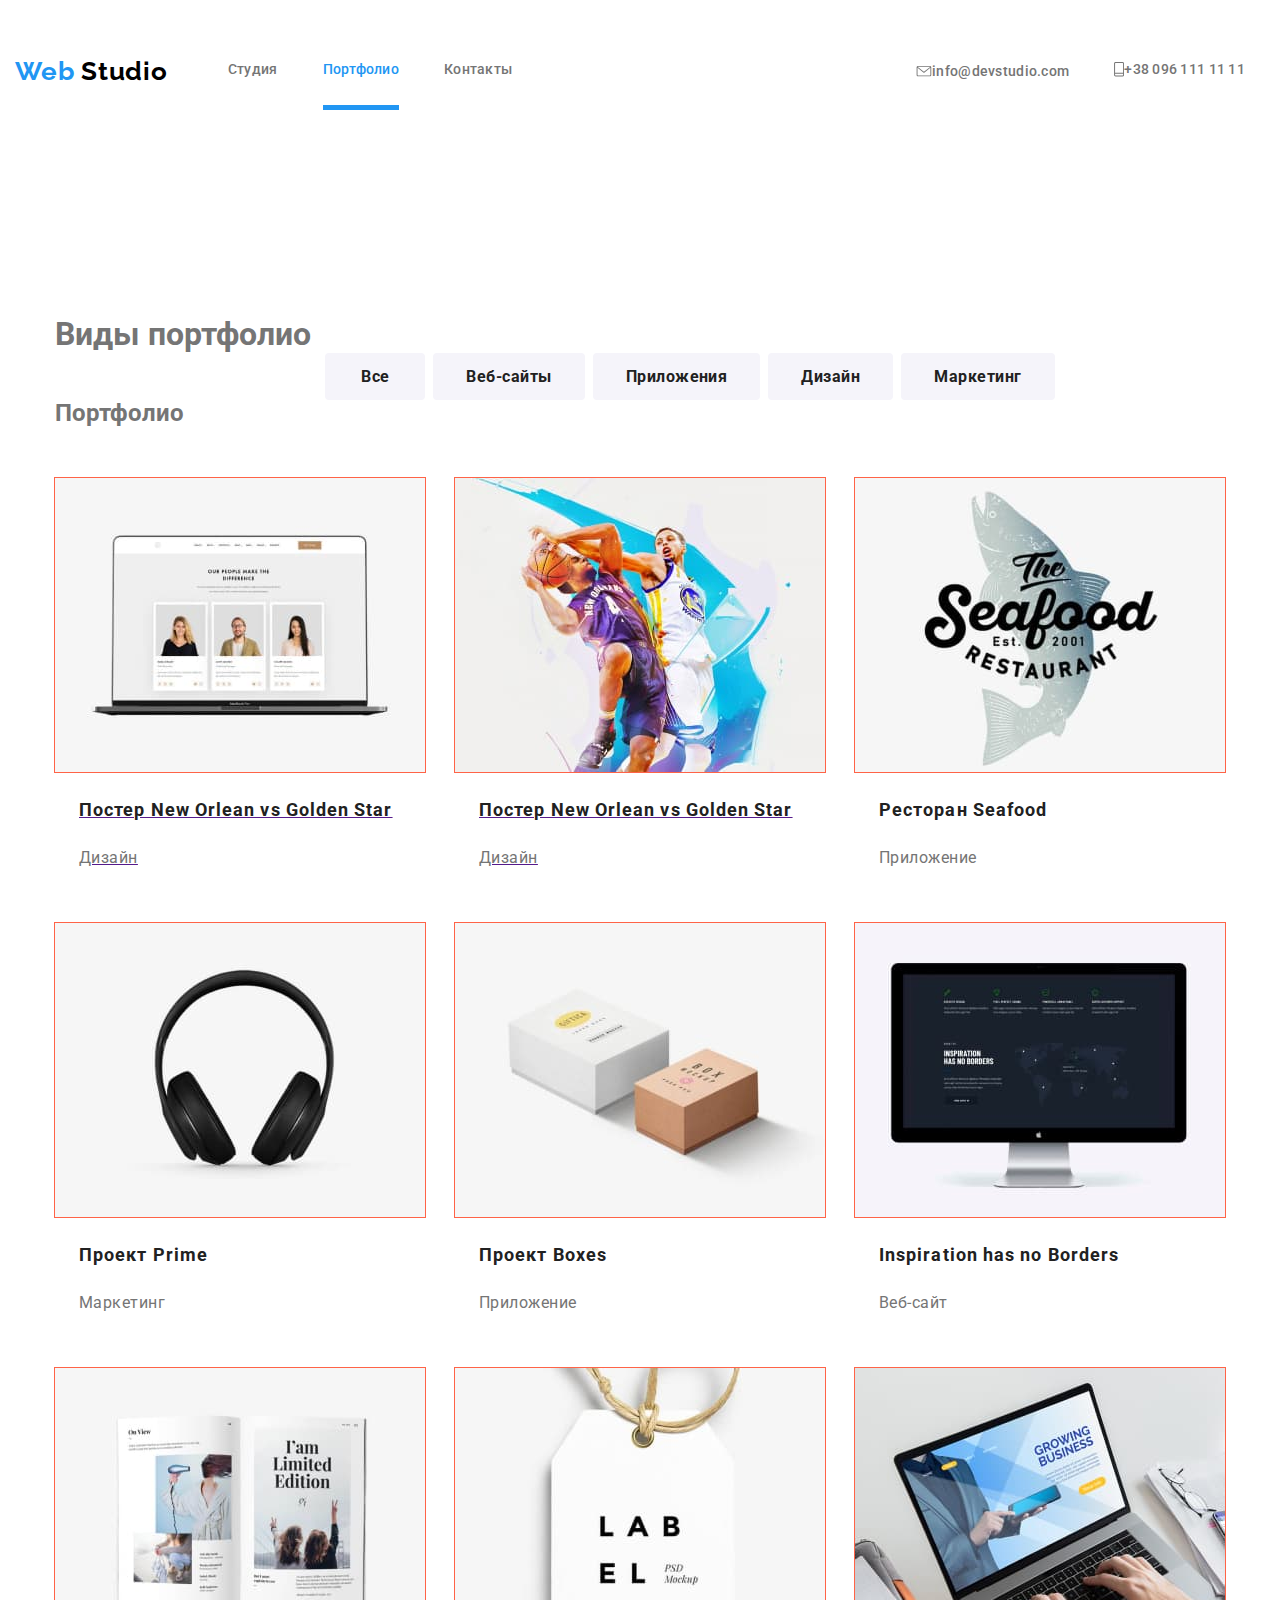
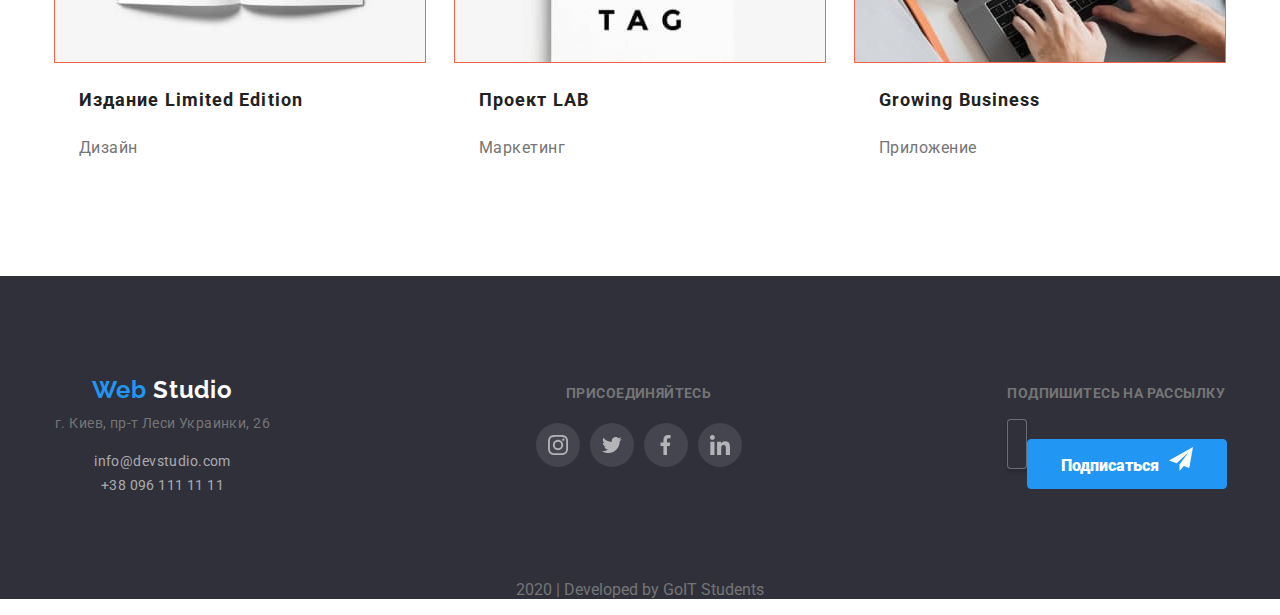
==== portfolio.html @ 6d307ee7 "бета-версия" ====
<!DOCTYPE html>
<html lang="en">
  <head>
    <meta charset="UTF-8" />
    <meta name="viewport" content="width=device-width, initial-scale=1.0" />
    <title>Document</title>
    <link
      href="https://fonts.googleapis.com/css2?family=Raleway:wght@700&family=Roboto:wght@400;500;700;900&display=swap"
      rel="stylesheet" />
    <link rel="stylesheet" href="https://cdnjs.cloudflare.com/ajax/libs/modern-normalize/0.6.0/modern-normalize.min.css" />
    <link rel="stylesheet" href="./css/main.min.css" />
  </head>
  <body class="page">
    <header class="page-header">
      <div class="main-nav">
        <div class="logo">
          <a href="/" class="logo">
            <span class="accent"> Web </span> Studio
          </a>
        </div>
        <button type="button" class="menu-button" aria-expanded="false" data-menu-button>
          <svg width="40px" height="40px" aria-label="Переключатель мобильного меню">
            <use class="krestik" href="./images/symbol-modal.svg#icon-close"></use>
            <use class="telephone" href="./images/symbol-modal.svg#icon-phone"></use>
          </svg>
        </button>
        <div class="menu-container" aria-expanded="false" data-menu>
          <div class="site-nav">
            <ul class="site-nav">
              <li class="item"><a href="./index.html" class="link">Студия</a></li>
              <li class="item"><a href="" class="link current">Портфолио</a></li>
              <li class="item"><a href="" class="link">Контакты</a></li>
            </ul>
          </div>
    
          <div class="contacts">
    
            <ul class="site-nav">
              <li class="item">
                <a href="mailto:info@devstudio.com" class="link">
                  <svg class="icon-contact" width="16px" height="11px">
                    <use href="./images/symbol-defs.svg#icon-envelope"></use>
                  </svg>
                  info@devstudio.com</a></li>
              <li class="item"><a href="" class="link">
                  <svg class="icon-contact" width="10px" height="15px">
                    <use href="./images/symbol-defs.svg#icon-mobile"></use>
                  </svg>
                  +38 096 111 11 11</a></li>
            </ul>
          </div>
        </div>
    
    
      </div>
    </header>
    <main>
      <section class="section">
        
        <div class="container-works">
          <h1 class="title is-hidden">Виды портфолио</h1>
          <div class="container-portfolio">
          <ul class="list-buttons">
            <li class="item"><a href="" class="buttons">Все</a></li>
            <li class="item"><a href="" class="buttons">Веб-сайты</a></li>
            <li class="item"><a href="" class="buttons">Приложения</a></li>
            <li class="item"><a href="" class="buttons">Дизайн</a></li>
            <li class="item"><a href="" class="buttons">Маркетинг</a></li>
          </ul>
        </div>
           <h2 class="title-portfolio is-hidden">Портфолио</h2>
            <ul class="flex-container">
              
              <li class="flex-element">
                <a href class="product">
                  <div class="product-card">
                  <img 
                  srcset="./images/Tehnok-294.jpg 1x, ./images/Tehnok@2x.jpg 2x"
                  src="./images/Tehnok-294.jpg" alt="Характеристика технокряк" width="294" />
                    <div class="product-text">
                      <p class="text">
                        Технокряк это современная площадка распространения
                        коронавируса. Компании используют эту платформу для
                        цифрового шпионажа и атак на защищённые сервера конкурентов.
                      </p>
                    </div>
                  </div>
                  <div class='footer-card'>
                    <h2 class="section-title">
                      Постер New Orlean vs Golden Star
                    </h2>
                    <p class="kind-portfolio">Дизайн</p>
                  </div>
                </a>
              </li>
                
              <li class="flex-element">
                <a href class="product"> 
                <div class="product-card">
                  <img 
                  srcset="./images/Poster-294.jpg 1x, ./images/Poster@2x.jpg 2x"
                  src="./images/Poster-294.jpg" alt="Изображение постера" width="294" />
                  <div class="product-text">
                  <p class="text">
                    Технокряк это современная площадка распространения
                    коронавируса. Компании используют эту платформу для
                    цифрового шпионажа и атак на защищённые сервера конкурентов.
                  </p>
                  </div>
                  </div>
                 <div class='footer-card'>
                  <h2 class="section-title">
                   Постер New Orlean vs Golden Star
                  </h2>
                  <p class="kind-portfolio">Дизайн</p>
                 </div>
                </a>
               </li>
              
              
              <li class="flex-element">
                <div class="product">
                <div class="product-card">
                <a>
                  <img
                    srcset="./images/Restaurant-294.jpg 1x, ./images/Restaurant@2x.jpg 2x"
                    src="./images/Restaurant-294.jpg"
                    alt="Изображение логотипа"
                    width="294"
                  />                  
                  <div class="product-text">
                  <p class="text">
                    Технокряк это современная площадка распространения
                    коронавируса. Компании используют эту платформу для
                    цифрового шпионажа и атак на защищённые сервера конкурентов.
                  </p>
                  </div>
                  </div>
                  <h2 class="section-title">Ресторан Seafood</h2>
                  <p class="kind-portfolio">Приложение</p>
                </a>
                </div>
              </li>
              
              
              <li class="flex-element">
                <div class="product">
                <div class="product-card">
                <a>
                  <img
                    srcset="./images/Prime-294.jpg 1x, ./images/Prime@2x.jpg 2x"
                    src="./images/Prime-294.jpg"
                    alt="Изображение наушников"
                    width="294"
                  />
                  <div class="product-text">               
                  <p class="text">
                    Технокряк это современная площадка распространения
                    коронавируса. Компании используют эту платформу для
                    цифрового шпионажа и атак на защищённые сервера конкурентов.
                  </p>
                  </div>
                  </div>
                   <h2 class="section-title">Проект Prime</h2>
                  <p class="kind-portfolio">Маркетинг</p>
                </a>
                </div>
              </li>
              
              
              <li class="flex-element">
                <div class="product">
                <div class="product-card">
                <a>
                  <img
                    srcset="./images/Boxes-294.jpg 1x, ./images/Boxes@2x.jpg 2x"
                    src="./images/Boxes-294.jpg"
                    alt="Изображение коробок"
                    width="294"
                  />
                  <div class="product-text">                 
                  <p class="text">
                    Технокряк это современная площадка распространения
                    коронавируса. Компании используют эту платформу для
                    цифрового шпионажа и атак на защищённые сервера конкурентов.
                  </p>
                  </div>
               </div>
                  <h2 class="section-title">Проект Boxes</h2>
                  <p class="kind-portfolio">Приложение</p>
                </a>
                </div>
              </li>
              
              
              <li class="flex-element">
                <div class="product">
                <div class="product-card">
                <a>
                  <img
                    srcset="./images/Inspiration-294.jpg 1x, ./images/Inspiration@2x.jpg 2x"
                    src="./images/Inspiration-294.jpg"
                    alt="Изображение монитора"
                    width="294"
                  />                 
                  <div class="product-text">
                  <p class="text">
                    Технокряк это современная площадка распространения
                    коронавируса. Компании используют эту платформу для
                    цифрового шпионажа и атак на защищённые сервера конкурентов.
                  </p>
                  </div>
                  </div>
                  <h2 class="section-title">Inspiration has no Borders</h2>
                  <p class="kind-portfolio">Веб-сайт</p>
                </a>
               </div>
              </li>
              
              
              <li class="flex-element">
                <div class="product">
                <div class="product-card">
                <a>
                  <img
                    srcset="./images/Edition-294.jpg 1x, ./images/Edition@2x.jpg 2x"
                    src="./images/Edition-294.jpg"
                    alt="Изображение издательства"
                    width="294"
                  />                 
                <div class="product-text">
                  <p class="text">
                    Технокряк это современная площадка распространения
                    коронавируса. Компании используют эту платформу для
                    цифрового шпионажа и атак на защищённые сервера конкурентов.
                  </p>
                  </div>
                  </div>
                  <h2 class="section-title">Издание Limited Edition</h2>
                  <p class="kind-portfolio">Дизайн</p>
                </a>
                </div>
              </li>
              
              
              <li class="flex-element">
                <div class="product">
                <div class="product-card">
                <a>
                  <img
                    srcset="./images/Lab-294.jpg 1x, ./images/Lab@2x.jpg 2x"
                    src="./images/Lab-294.jpg"
                    alt="Изображение логотипа"
                    width="294"
                  />                 
                <div class="product-text">
                  <p class="text">
                    Технокряк это современная площадка распространения
                    коронавируса. Компании используют эту платформу для
                    цифрового шпионажа и атак на защищённые сервера конкурентов.
                  </p>
                  </div>
                </div>
                  <h2 class="section-title">Проект LAB</h2>
                  <p class="kind-portfolio">Маркетинг</p>
                </a>
                </div>
              </li>
              
              
              <li class="flex-element">
                <div class="product">
                <div class="product-card">
                <a>
                  <img
                    srcset="./images/Business-294.jpg 1x, ./images/Business@2x.jpg 2x"
                    src="./images/Business-294.jpg"
                    alt="Изображение ноутбука"
                    width="294"
                  />                 
                <div class="product-text">
                  <p class="text">
                    Технокряк это современная площадка распространения
                    коронавируса. Компании используют эту платформу для
                    цифрового шпионажа и атак на защищённые сервера конкурентов.
                  </p>
                  </div>
                </div>
                   <h2 class="section-title">Growing Business</h2>
                  <p class="kind-portfolio">Приложение</p>
                </a>
                </div>
              </li>
              
            </ul>
          
        </div>
      </section>
    </main>
    <div class="footer">
      <footer class="container">
        <div class="advantages-list">
          <div class="footer-box footer-addres">
            <a href="/" class="logo"> Web <span class="studio"> Studio </span> </a>
            <address>
              г. Киев, пр-т Леси Украинки, 26
            </address>
            <ul class="footer-contacts">
              <li><a href="" class="link">info@devstudio.com</a></li>
              <li><a href="" class="link">+38 096 111 11 11</a></li>
            </ul>
          </div>
          <div class="footer-box footer-social">
            <b>Присоединяйтесь</b>
    
            <ul class="social-links">
              <div class="footer-links">
                <li>
                  <a href="" aria-label="Ссылка на Instagram" class="link">
                    <svg class="icon-link" width="20px" height="20px">
                      <use href="./images/symbol-defs.svg#icon-instagram"></use>
                    </svg>
                  </a>
                </li>
                <li>
                  <a href="" aria-label="Ссылка на Twitter" class="link">
                    <svg class="icon-link" width="20px" height="20px">
                      <use href="./images/symbol-defs.svg#icon-twitter"></use>
                    </svg>
                  </a>
                </li>
                <li>
                  <a href="" aria-label="Ссылка на Facebook" class="link">
                    <svg class="icon-link" width="20px" height="20px">
                      <use href="./images/symbol-defs.svg#icon-facebook"></use>
                    </svg>
                  </a>
                </li>
                <li>
                  <a href="" aria-label="Ссылка на Linkedin" class="link">
                    <svg class="icon-link" width="20px" height="20px">
                      <use href="./images/symbol-defs.svg#icon-linkedin"></use>
                    </svg>
                  </a>
                </li>
            </ul>
          </div>
    
          <div class="footer-box footer-email">
            <b>Подпишитесь на рассылку</b>
            <ul class="footer-links">
              <li>
                <form class="form-footer">
                  <input class="footer-input" type="email" name="email" placeholder="E-mail" />
                </form>
              </li>
              <li>
                <button class="footer-button">Подписаться<svg class="icon-link" width="24px" height="24px">
                    <use href="./images/symbol-defs.svg#icon-convert"></use>
                  </svg>
                </button>
              </li>
            </ul>
          </div>
        </div>
        <p class="developed">2020 | Developed by GoIT Students</p>
      </footer>
    </div>
    <script src="./js/menu.js"></script>
  </body>
</html>
---- css/main.min.css ----
/*! modern-normalize v0.6.0 | MIT License | https://github.com/sindresorhus/modern-normalize */*,*::before,*::after{-webkit-box-sizing:border-box;box-sizing:border-box}:root{-moz-tab-size:4;-o-tab-size:4;tab-size:4}html{line-height:1.15;-webkit-text-size-adjust:100%}body{margin:0}body{font-family:system-ui,-apple-system,"Segoe UI",Roboto,Helvetica,Arial,sans-serif,"Apple Color Emoji","Segoe UI Emoji"}hr{height:0}abbr[title]{-webkit-text-decoration:underline dotted;text-decoration:underline dotted}b,strong{font-weight:bolder}code,kbd,samp,pre{font-family:SFMono-Regular, Consolas, 'Liberation Mono', Menlo, monospace;font-size:1em}small{font-size:80%}sub,sup{font-size:75%;line-height:0;position:relative;vertical-align:baseline}sub{bottom:-0.25em}sup{top:-0.5em}button,input,optgroup,select,textarea{font-family:inherit;font-size:100%;line-height:1.15;margin:0}button,select{text-transform:none}button,[type='button'],[type='reset'],[type='submit']{-webkit-appearance:button}button::-moz-focus-inner,[type='button']::-moz-focus-inner,[type='reset']::-moz-focus-inner,[type='submit']::-moz-focus-inner{border-style:none;padding:0}button:-moz-focusring,[type='button']:-moz-focusring,[type='reset']:-moz-focusring,[type='submit']:-moz-focusring{outline:1px dotted ButtonText}fieldset{padding:0.35em 0.75em 0.625em}legend{padding:0}progress{vertical-align:baseline}[type='number']::-webkit-inner-spin-button,[type='number']::-webkit-outer-spin-button{height:auto}[type='search']{-webkit-appearance:textfield;outline-offset:-2px}[type='search']::-webkit-search-decoration{-webkit-appearance:none}::-webkit-file-upload-button{-webkit-appearance:button;font:inherit}summary{display:list-item}.doing-title,.team-title{color:#212121;font-weight:bold;font-size:36px;line-height:1.16;letter-spacing:0.03em;margin:0}.link:hover,.link:focus{color:#2196f3}.page{background-color:#fff;color:#757575;font-family:Roboto,Arial}.link{text-decoration:none}li{list-style-type:none}.page-header{position:relative}.main-nav{display:-webkit-box;display:-ms-flexbox;display:flex;-webkit-box-align:center;-ms-flex-align:center;align-items:center;-webkit-box-pack:justify;-ms-flex-pack:justify;justify-content:space-between;margin-top:10px;margin-left:15px;margin-right:15px}.logo{color:#000;font-family:Raleway,Arial;font-weight:bold;font-size:26px;line-height:1.19;letter-spacing:0.03em;text-decoration:none}.accent{color:#2196f3}.current{position:relative;display:block;text-decoration:none;color:currentColor}.current::after{content:'';position:absolute;left:0;bottom:0;display:block;width:100%;height:5px;background-color:#2196f3}.site-nav{display:-webkit-box;display:-ms-flexbox;display:flex;margin-top:0;margin-bottom:0;-webkit-box-align:baseline;-ms-flex-align:baseline;align-items:baseline}.site-nav .link{color:#757575;font-weight:500;font-size:14px;line-height:1.14;letter-spacing:0.02em;padding-top:32px;padding-bottom:32px;display:block}.site-nav .link:hover,.site-nav .link:focus{color:#2196f3}.site-nav .item{margin-right:45px}@media screen and (max-width: 767px){.site-nav{display:block;padding:0px}.site-nav .item{margin:0px}}.site-nav .item:last-child{margin-right:0}.site-nav .link.current{color:#2196f3}.contacts{margin-left:auto}.icon-contact{fill:currentColor}.menu-button{display:-webkit-inline-box;display:-ms-inline-flexbox;display:inline-flex;margin:0;padding:0;border:none;background-color:transparent}@media screen and (min-width: 768px){.menu-button{display:none}}.menu-button .krestik{display:none}.menu-button.is-open .krestik{display:block}.menu-button.is-open .telephone{display:none}.menu-container{background-color:0;padding:20px;text-align:center;font-size:20px}@media screen and (max-width: 767px){.menu-container{display:none;position:absolute;top:100%;left:0;width:100%}.menu-container.is-open{display:block;background-color:#fff;border-top:1px solid #ececec}.menu-container .contacts .link{padding:0px}}@media screen and (min-width: 768px){.menu-container{display:-webkit-box;display:-ms-flexbox;display:flex;-webkit-box-pack:justify;-ms-flex-pack:justify;justify-content:space-between;-webkit-box-flex:1;-ms-flex-positive:1;flex-grow:1}}.hero{color:#fff;font-weight:900;font-size:44px;line-height:1.37;text-align:center;letter-spacing:0.06em;text-transform:uppercase;width:480px;height:600px}.hero-title{font-weight:900;font-size:44px;line-height:1.36;text-align:center;letter-spacing:0.06em;text-transform:uppercase;margin:0}.button{color:#212121}.overlay{max-width:480px;height:600px;margin-left:auto;margin-right:auto;background-image:-webkit-gradient(linear, left top, right top, from(rgba(47,48,58,0.8)), to(rgba(47,48,58,0.8))),url("../images/Header.jpg");background-image:linear-gradient(to right, rgba(47,48,58,0.8), rgba(47,48,58,0.8)),url("../images/Header.jpg");background-repeat:no-repeat;background-size:cover;background-position:center;background-color:#212121}.button.primery{background-color:#2196f3;color:#fff;font-family:inherit;font-weight:bold;font-size:16px;line-height:1.88;letter-spacing:0.06em;text-decoration:none;display:inline-block;border-radius:4px;padding:10px 32px;min-width:200px;text-align:center;border:1px solid transparent}.container{padding-left:15px;padding-right:15px;margin:0 auto}@media screen and (min-width: 480px){.container{width:480px}}@media screen and (min-width: 768px){.container{width:768px}}@media screen and (min-width: 1200px){.container{width:1200px}}.advantages-list{padding-left:0;margin-bottom:0;padding-top:60px}.advantages-img{height:120px;display:-webkit-box;display:-ms-flexbox;display:flex;-webkit-box-pack:center;-ms-flex-pack:center;justify-content:center;-webkit-box-align:center;-ms-flex-align:center;align-items:center;background-color:#f5f4fa;border-radius:4px}.advantages-title{color:#212121;font-weight:bold;font-size:14px;line-height:1.14;letter-spacing:0.03em;text-transform:uppercase;margin-top:30px;margin-bottom:10px}@media screen and (min-width: 768px){.advantages{padding-top:94px;padding-bottom:94px}.advantages-list{display:-webkit-box;display:-ms-flexbox;display:flex;-ms-flex-wrap:wrap;flex-wrap:wrap;-webkit-box-align:baseline;-ms-flex-align:baseline;align-items:baseline;-webkit-box-pack:justify;-ms-flex-pack:justify;justify-content:space-between;padding-top:48px}.advantages-img{display:block;padding:25px 100px}}@media screen and (min-width: 1200px){.advantages{padding-top:94px;padding-bottom:94px}.advantages-list{display:-webkit-box;display:-ms-flexbox;display:flex;-webkit-box-align:baseline;-ms-flex-align:baseline;align-items:baseline;-webkit-box-pack:justify;-ms-flex-pack:justify;justify-content:space-between;padding-top:48px}.advantages-img{display:block;padding:25px 100px}}@media screen and (min-width: 768px){.advantages-list .img{width:354px}}@media screen and (min-width: 1200px){.advantages-list .img{width:270px}}.advantages .advantages-list{padding-top:0px}.section-text{color:#757575;font-weight:normal;font-size:14px;line-height:1.72;letter-spacing:0.03em;margin-top:10px;margin-bottom:0}@media screen and (max-width: 1199px){.doing{display:none}}.doing-img{width:370px}.doing-list{display:-webkit-box;display:-ms-flexbox;display:flex;margin-top:0px;margin-bottom:0px;padding-left:0px}.doing-list .box:not(:last-child){margin-right:30px}.box{margin-top:50px;padding-bottom:94px;border-radius:8px}.box .link{font-weight:bold;font-size:14px;line-height:1.14px;text-align:center;letter-spacing:0.03em;text-transform:uppercase;text-decoration:none}.activity{position:relative;height:294px}.activity-link{position:absolute;bottom:0;display:-webkit-box;display:-ms-flexbox;display:flex;width:370px;height:70px;-webkit-box-pack:center;-ms-flex-pack:center;justify-content:center;-webkit-box-align:center;-ms-flex-align:center;align-items:center;background-color:rgba(47,48,58,0.8)}.activity-link .link{color:#fff;-webkit-transition:color 250ms cubic-bezier(0.4, 0, 0.2, 1);transition:color 250ms cubic-bezier(0.4, 0, 0.2, 1)}.activity-link .link:hover{color:#2196f3}@media screen and (min-width: 1200px){.activity{height:294px;outline:1px solid tomato}}.container-bgd{background-color:#fff}.container.container-people{margin-top:50px}@media screen and (min-width: 768px){.container.container-people{width:768px}}@media screen and (min-width: 1200px){.container.container-people{width:1200px}}.container-team{padding-left:0px;margin-top:50px}@media screen and (min-width: 768px){.container-team{width:768px;display:-webkit-box;display:-ms-flexbox;display:flex;-ms-flex-wrap:wrap;flex-wrap:wrap}}@media screen and (min-width: 1200px){.container-team{width:1200px}}.people{margin-bottom:0px;padding-left:0px;border-radius:8px;-webkit-transition:-webkit-box-shadow 250ms cubic-bezier(0.4, 0, 0.2, 1);transition:-webkit-box-shadow 250ms cubic-bezier(0.4, 0, 0.2, 1);transition:box-shadow 250ms cubic-bezier(0.4, 0, 0.2, 1);transition:box-shadow 250ms cubic-bezier(0.4, 0, 0.2, 1), -webkit-box-shadow 250ms cubic-bezier(0.4, 0, 0.2, 1)}.people:hover,.people:focus{-webkit-box-shadow:0px 5px 5px rgba(0,0,0,0.5);box-shadow:0px 5px 5px rgba(0,0,0,0.5)}@media screen and (min-width: 768px){.people{width:354px}.people:nth-child(2n+1){margin-right:30px}}@media screen and (min-width: 1200px){.people{width:270px;margin-right:30px}.people:last-child{margin-right:0px}}.team-people{color:#212121;font-weight:500;font-size:16px;line-height:1.19;text-align:center;letter-spacing:0.03em;margin-top:30px;margin-bottom:0}.team-text{color:#757575;font-weight:normal;font-size:16px;line-height:1.19;text-align:center;letter-spacing:0.03em;margin-top:10px;margin-bottom:0px}.team-title{padding-top:94px}@media screen and (max-width: 767px){.team-title{padding-top:60px}}.social-links{padding-left:0px}.social-links .link{display:-webkit-box;display:-ms-flexbox;display:flex;-webkit-box-align:center;-ms-flex-align:center;align-items:center;-webkit-box-pack:center;-ms-flex-pack:center;justify-content:center;padding:0;border:none;width:44px;height:44px;color:#afb1b8;border-radius:50%;-webkit-transition:color 250ms cubic-bezier(0.4, 0, 0.2, 1),background-color 250ms cubic-bezier(0.4, 0, 0.2, 1);transition:color 250ms cubic-bezier(0.4, 0, 0.2, 1),background-color 250ms cubic-bezier(0.4, 0, 0.2, 1)}.icon-link{display:inline-block;text-align:center;fill:currentColor}.social-links .link:hover,.social-links .link:focus{color:#fff;background-color:#2196f3}.social-icon{display:-webkit-box;display:-ms-flexbox;display:flex;-webkit-box-pack:space-evenly;-ms-flex-pack:space-evenly;justify-content:space-evenly}@media screen and (max-width: 767px){.social-icon:not(:last-child){margin-bottom:30px}}@media screen and (max-width: 767px){.team-title{font-size:28px;line-height:1.18;text-align:center}}.div-people{height:320px;outline:1px solid tomato}@media screen and (min-width: 768px){.div-people{height:260px}}.social-links img{display:block;width:100%;height:100%;-o-object-fit:cover;object-fit:cover;-o-object-position:top;object-position:top}.customers-title{color:#212121;font-weight:bold;font-size:36px;line-height:1.16;text-align:center;letter-spacing:0.03em;margin:0px;padding-top:60px}.customers-list{display:block;padding-left:0px;padding-bottom:60px;margin:0 -15px}@media screen and (min-width: 480px){.customers-list{display:-webkit-box;display:-ms-flexbox;display:flex;-ms-flex-wrap:wrap;flex-wrap:wrap}}.customers-list .item{margin-top:30px;margin-right:0px}@media screen and (min-width: 468px){.customers-list .item{margin-right:15px;margin-left:15px}}.customers-list .link{display:-webkit-box;display:-ms-flexbox;display:flex;padding:0;border:2px solid #afb1b8;width:210px;height:90px;color:#afb1b8;border-radius:4px;-webkit-transition:color 250ms cubic-bezier(0.4, 0, 0.2, 1),border-color 250ms cubic-bezier(0.4, 0, 0.2, 1);transition:color 250ms cubic-bezier(0.4, 0, 0.2, 1),border-color 250ms cubic-bezier(0.4, 0, 0.2, 1)}@media screen and (min-width: 768px){.customers-list .link{width:226px}}@media screen and (min-width: 1200px){.customers-list .link{width:170px}}.customers-list .link:hover,.customers-list .link:focus{color:#2196f3;border-color:#2196f3}.item{display:-webkit-box;display:-ms-flexbox;display:flex;-webkit-box-pack:center;-ms-flex-pack:center;justify-content:center;-webkit-box-align:center;-ms-flex-align:center;align-items:center}.item .link{display:-webkit-box;display:-ms-flexbox;display:flex;-webkit-box-pack:center;-ms-flex-pack:center;justify-content:center;-webkit-box-align:center;-ms-flex-align:center;align-items:center}.container-portfolio{padding-left:15px;padding-right:15px;margin-left:auto;margin-right:auto}@media screen and (min-width: 480px){.container-portfolio{width:480px}}@media screen and (min-width: 768px){.container-portfolio{width:768px}}@media screen and (min-width: 1200px){.container-portfolio{width:1200px}}.list-buttons{display:-webkit-box;display:-ms-flexbox;display:flex;-webkit-box-pack:center;-ms-flex-pack:center;justify-content:center;margin:0;margin-left:30px}.list-buttons :hover{color:#fff;background-color:#2196f3;font-family:inherit;border-radius:4px}.list-buttons .item+.item{margin-left:8px}.buttons{background-color:#f5f4fa;color:#212121;font-family:inherit;font-weight:bold;font-size:16px;line-height:1.6;letter-spacing:0.03em;text-decoration:none;display:inline-block;border-radius:4px;padding:10px 32px;min-width:100px;text-align:center;border:1px solid transparent;-webkit-transition:color 250ms cubic-bezier(0.4, 0, 0.2, 1),background-color 250ms cubic-bezier(0.4, 0, 0.2, 1);transition:color 250ms cubic-bezier(0.4, 0, 0.2, 1),background-color 250ms cubic-bezier(0.4, 0, 0.2, 1)}.section .title{margin:0;padding-top:91px}.container-works{width:1200px;padding-left:15px;padding-right:15px;padding-top:93px;margin-left:auto;margin-right:auto}.title-portfolio{margin:0}.flex-container{display:-webkit-box;display:-ms-flexbox;display:flex;-ms-flex-wrap:wrap;flex-wrap:wrap;padding-left:0;padding-bottom:94px;margin-top:50px;margin-bottom:0}.flex-element{width:450px;margin-right:30px;margin-bottom:30px;-webkit-transition:-webkit-box-shadow 250ms cubic-bezier(0.4, 0, 0.2, 1);transition:-webkit-box-shadow 250ms cubic-bezier(0.4, 0, 0.2, 1);transition:box-shadow 250ms cubic-bezier(0.4, 0, 0.2, 1);transition:box-shadow 250ms cubic-bezier(0.4, 0, 0.2, 1), -webkit-box-shadow 250ms cubic-bezier(0.4, 0, 0.2, 1)}.flex-element:nth-child(3n+3){margin-right:0px}.flex-element:nth-last-child(-n+3){margin-bottom:0px}.flex-element:hover{-webkit-box-shadow:0px 5px 5px rgba(0,0,0,0.5);box-shadow:0px 5px 5px rgba(0,0,0,0.5)}.flex-element img{display:block;width:100%;height:100%;-o-object-fit:cover;object-fit:cover;-o-object-position:top;object-position:top}@media screen and (min-width: 768px){.flex-element{width:354px}}@media screen and (min-width: 1200px){.flex-element{width:370px}}.product-card{position:relative;overflow:hidden;height:294px;outline:1px solid tomato}.product-card::before{display:inline-block;position:absolute;content:'';width:100%;height:100%;background-color:rgba(33,150,243,0.9);-webkit-transform:translateY(100%);transform:translateY(100%);-webkit-transition:-webkit-transform 550ms cubic-bezier(0.4, 0, 0.2, 1);transition:-webkit-transform 550ms cubic-bezier(0.4, 0, 0.2, 1);transition:transform 550ms cubic-bezier(0.4, 0, 0.2, 1);transition:transform 550ms cubic-bezier(0.4, 0, 0.2, 1), -webkit-transform 550ms cubic-bezier(0.4, 0, 0.2, 1)}.product-text{position:absolute;top:0;left:0;padding:63px 24px;-webkit-transform:translateY(100%);transform:translateY(100%);-webkit-transition:-webkit-transform 550ms cubic-bezier(0.4, 0, 0.2, 1);transition:-webkit-transform 550ms cubic-bezier(0.4, 0, 0.2, 1);transition:transform 550ms cubic-bezier(0.4, 0, 0.2, 1);transition:transform 550ms cubic-bezier(0.4, 0, 0.2, 1), -webkit-transform 550ms cubic-bezier(0.4, 0, 0.2, 1);opacity:0}.product:hover .product-card::before{-webkit-transform:translateY(0);transform:translateY(0)}.product:hover .product-text{-webkit-transform:translateY(0);transform:translateY(0);opacity:1}.text{color:#fff;font-weight:normal;font-size:18px;line-height:1.61;letter-spacing:0.03em}.section-title{color:#212121;font-weight:bold;font-size:18px;line-height:2;letter-spacing:0.06em;margin-top:20px;margin-bottom:0;padding-right:24px;padding-left:24px}.kind-portfolio{font-weight:normal;font-size:16px;line-height:1.8;letter-spacing:0.03em;color:#757575;margin-bottom:20px;padding-right:24px;padding-left:24px}.footer{background-color:#2f303a;text-align:center}.footer-contacts{padding:0}.footer-email{padding-bottom:60px;padding-top:60px}.footer-subscribe{padding-left:0;margin-bottom:0px}.footer-button{color:#fff;font-family:inherit;font-weight:900;font-size:16px;line-height:1.88;text-decoration:none;border-radius:4px;min-width:200px;height:50px;border:1px solid transparent;border-color:#2196f3;background-color:#2196f3}.footer-button .icon-link{margin-left:10px}.footer-links{display:-webkit-box;display:-ms-flexbox;display:flex;width:206px;-webkit-box-pack:justify;-ms-flex-pack:justify;justify-content:space-between;-webkit-box-align:end;-ms-flex-align:end;align-items:flex-end;padding-left:0}.footer-links .link{border:5px;width:44px;height:44px;background-color:rgba(255,255,255,0.1);border-radius:50%}.footer-input{width:100%;height:50px;margin-bottom:20px;font-weight:normal;font-size:16px;line-height:1.3;-webkit-box-align:center;-ms-flex-align:center;align-items:center;letter-spacing:0.03em;background-color:#2f303a;border:1px solid rgba(255,255,255,0.3);-webkit-box-shadow:0px 4px 4px rgba(0,0,0,0.15);box-shadow:0px 4px 4px rgba(0,0,0,0.15);border-radius:4px;color:rgba(255,255,255,0.6)}.footer-input:focus{outline:none}.footer .logo{color:#2196f3;font-weight:bold;font-size:24px;line-height:1.77;letter-spacing:0.03em;text-decoration:none}.footer .link{font-style:normal;font-weight:normal;font-size:14px;line-height:1.71;letter-spacing:0.03em;color:rgba(255,255,255,0.6)}.studio{color:#fff}address{font-style:normal;font-weight:normal;font-size:14px;line-height:1.58;letter-spacing:0.03em}b{font-weight:bold;font-size:14px;line-height:1.14;letter-spacing:0.03em;text-transform:uppercase}.form-footer [placeholder]{padding-left:16px}footer .social-links{display:-webkit-box;display:-ms-flexbox;display:flex;-webkit-box-pack:center;-ms-flex-pack:center;justify-content:center;padding-top:20px;padding-left:0px;margin:0px}
/*# sourceMappingURL=main.min.css.map */
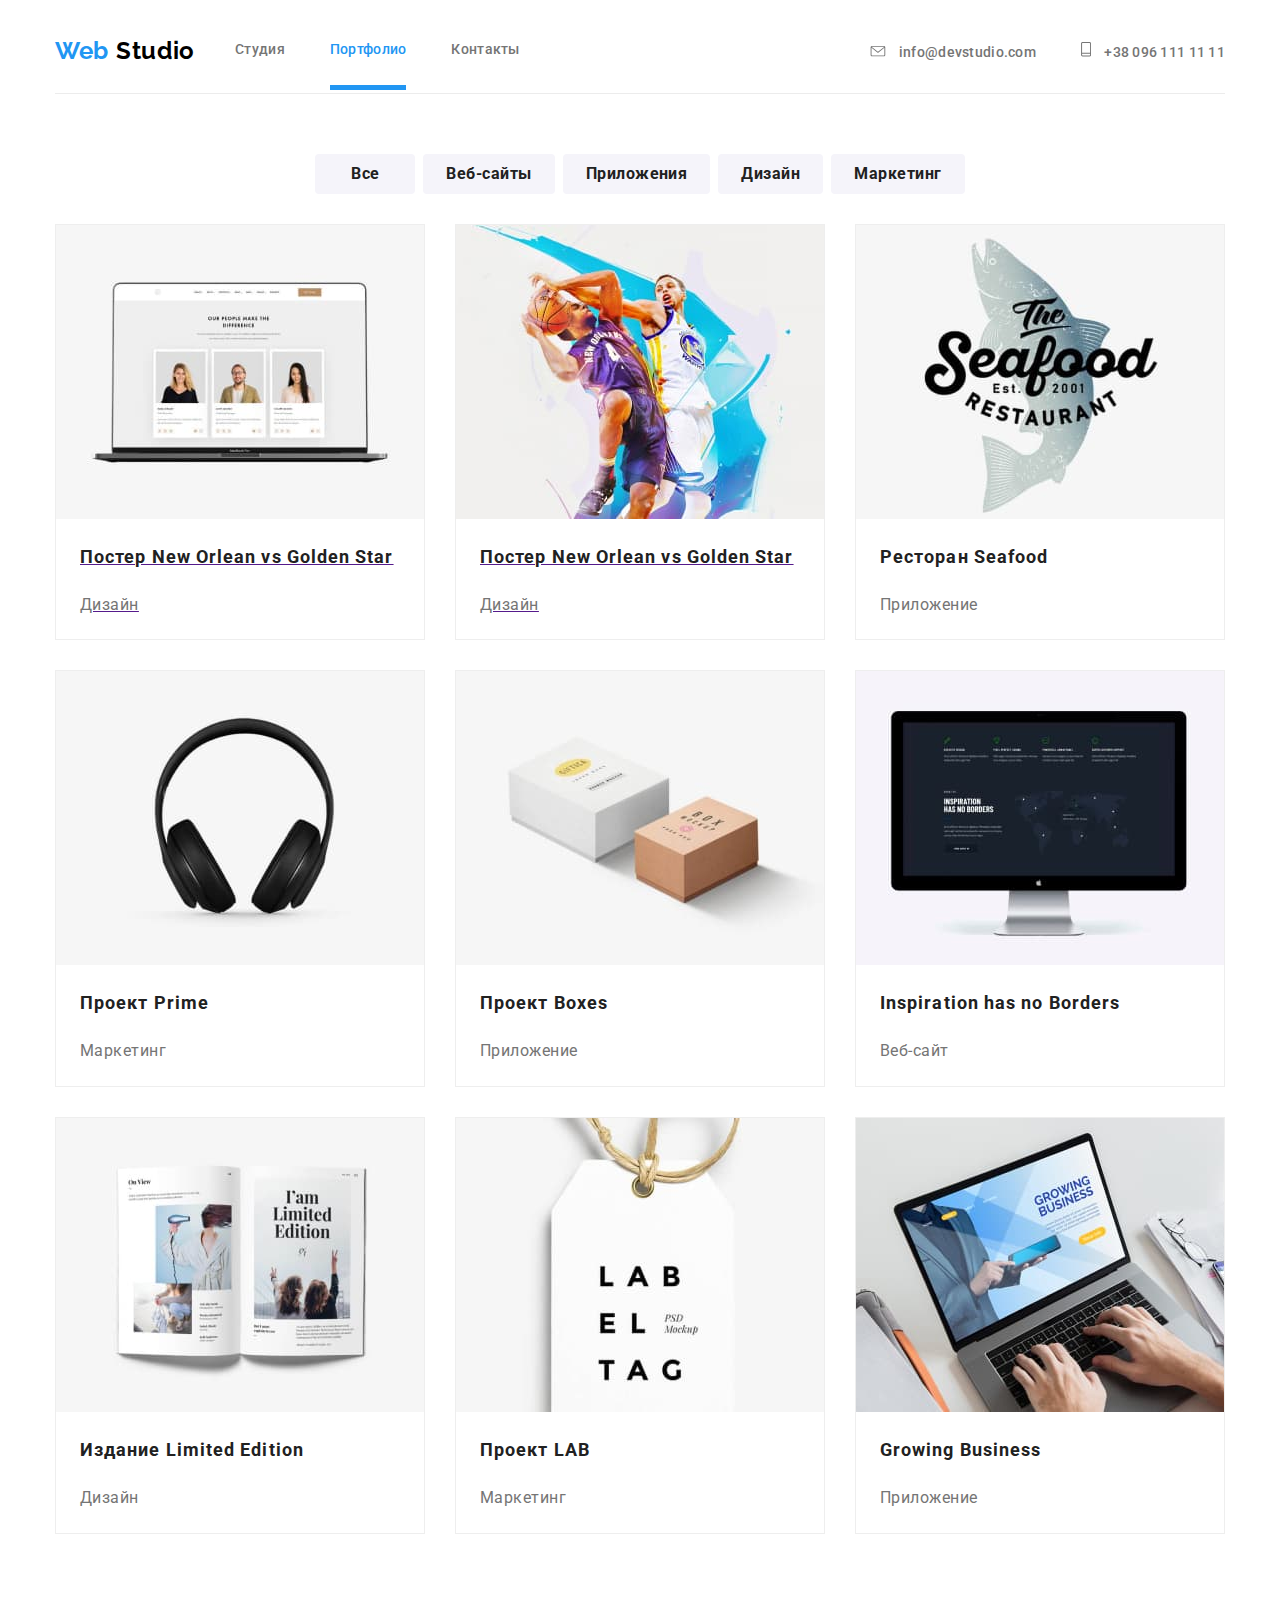
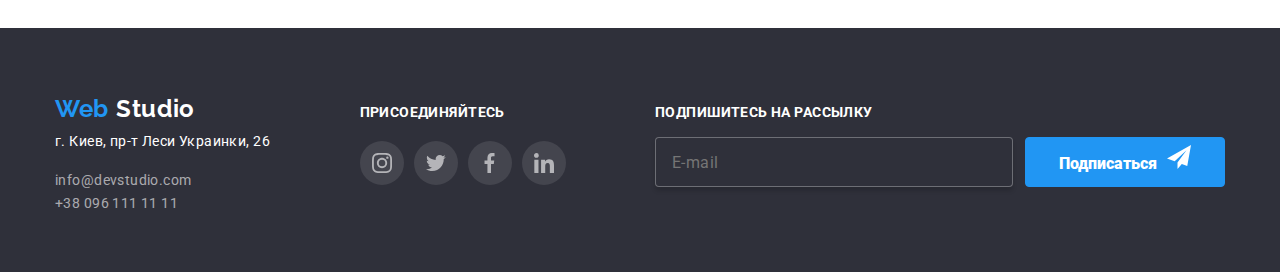
==== commit 4bec7f64: "final version" ====
--- a/portfolio.html
+++ b/portfolio.html
@@ -20,8 +20,8 @@
         </div>
         <button type="button" class="menu-button" aria-expanded="false" data-menu-button>
           <svg width="40px" height="40px" aria-label="Переключатель мобильного меню">
-            <use class="krestik" href="./images/symbol-modal.svg#icon-close"></use>
-            <use class="telephone" href="./images/symbol-modal.svg#icon-phone"></use>
+            <use class="krestik" href="./images/symbol-menu.svg#icon-close_40px"></use>
+            <use class="telephone" href="./images/symbol-menu.svg#icon-menu_40px"></use>
           </svg>
         </button>
         <div class="menu-container" aria-expanded="false" data-menu>
@@ -58,8 +58,8 @@
       <section class="section">
         
         <div class="container-works">
-          <h1 class="title is-hidden">Виды портфолио</h1>
-          <div class="container-portfolio">
+          <h1 class="is-hidden">Виды портфолио</h1>
+          
           <ul class="list-buttons">
             <li class="item"><a href="" class="buttons">Все</a></li>
             <li class="item"><a href="" class="buttons">Веб-сайты</a></li>
@@ -67,7 +67,7 @@
             <li class="item"><a href="" class="buttons">Дизайн</a></li>
             <li class="item"><a href="" class="buttons">Маркетинг</a></li>
           </ul>
-        </div>
+        
            <h2 class="title-portfolio is-hidden">Портфолио</h2>
             <ul class="flex-container">
               
@@ -298,6 +298,7 @@
       </section>
     </main>
     <div class="footer">
+    
       <footer class="container">
         <div class="advantages-list">
           <div class="footer-box footer-addres">
@@ -348,7 +349,7 @@
     
           <div class="footer-box footer-email">
             <b>Подпишитесь на рассылку</b>
-            <ul class="footer-links">
+            <ul class="footer-subscribe">
               <li>
                 <form class="form-footer">
                   <input class="footer-input" type="email" name="email" placeholder="E-mail" />
@@ -363,7 +364,7 @@
             </ul>
           </div>
         </div>
-        <p class="developed">2020 | Developed by GoIT Students</p>
+    
       </footer>
     </div>
     <script src="./js/menu.js"></script>
--- a/css/main.min.css
+++ b/css/main.min.css
@@ -1,2 +1,2 @@
-/*! modern-normalize v0.6.0 | MIT License | https://github.com/sindresorhus/modern-normalize */*,*::before,*::after{-webkit-box-sizing:border-box;box-sizing:border-box}:root{-moz-tab-size:4;-o-tab-size:4;tab-size:4}html{line-height:1.15;-webkit-text-size-adjust:100%}body{margin:0}body{font-family:system-ui,-apple-system,"Segoe UI",Roboto,Helvetica,Arial,sans-serif,"Apple Color Emoji","Segoe UI Emoji"}hr{height:0}abbr[title]{-webkit-text-decoration:underline dotted;text-decoration:underline dotted}b,strong{font-weight:bolder}code,kbd,samp,pre{font-family:SFMono-Regular, Consolas, 'Liberation Mono', Menlo, monospace;font-size:1em}small{font-size:80%}sub,sup{font-size:75%;line-height:0;position:relative;vertical-align:baseline}sub{bottom:-0.25em}sup{top:-0.5em}button,input,optgroup,select,textarea{font-family:inherit;font-size:100%;line-height:1.15;margin:0}button,select{text-transform:none}button,[type='button'],[type='reset'],[type='submit']{-webkit-appearance:button}button::-moz-focus-inner,[type='button']::-moz-focus-inner,[type='reset']::-moz-focus-inner,[type='submit']::-moz-focus-inner{border-style:none;padding:0}button:-moz-focusring,[type='button']:-moz-focusring,[type='reset']:-moz-focusring,[type='submit']:-moz-focusring{outline:1px dotted ButtonText}fieldset{padding:0.35em 0.75em 0.625em}legend{padding:0}progress{vertical-align:baseline}[type='number']::-webkit-inner-spin-button,[type='number']::-webkit-outer-spin-button{height:auto}[type='search']{-webkit-appearance:textfield;outline-offset:-2px}[type='search']::-webkit-search-decoration{-webkit-appearance:none}::-webkit-file-upload-button{-webkit-appearance:button;font:inherit}summary{display:list-item}.doing-title,.team-title{color:#212121;font-weight:bold;font-size:36px;line-height:1.16;letter-spacing:0.03em;margin:0}.link:hover,.link:focus{color:#2196f3}.page{background-color:#fff;color:#757575;font-family:Roboto,Arial}.link{text-decoration:none}li{list-style-type:none}.page-header{position:relative}.main-nav{display:-webkit-box;display:-ms-flexbox;display:flex;-webkit-box-align:center;-ms-flex-align:center;align-items:center;-webkit-box-pack:justify;-ms-flex-pack:justify;justify-content:space-between;margin-top:10px;margin-left:15px;margin-right:15px}.logo{color:#000;font-family:Raleway,Arial;font-weight:bold;font-size:26px;line-height:1.19;letter-spacing:0.03em;text-decoration:none}.accent{color:#2196f3}.current{position:relative;display:block;text-decoration:none;color:currentColor}.current::after{content:'';position:absolute;left:0;bottom:0;display:block;width:100%;height:5px;background-color:#2196f3}.site-nav{display:-webkit-box;display:-ms-flexbox;display:flex;margin-top:0;margin-bottom:0;-webkit-box-align:baseline;-ms-flex-align:baseline;align-items:baseline}.site-nav .link{color:#757575;font-weight:500;font-size:14px;line-height:1.14;letter-spacing:0.02em;padding-top:32px;padding-bottom:32px;display:block}.site-nav .link:hover,.site-nav .link:focus{color:#2196f3}.site-nav .item{margin-right:45px}@media screen and (max-width: 767px){.site-nav{display:block;padding:0px}.site-nav .item{margin:0px}}.site-nav .item:last-child{margin-right:0}.site-nav .link.current{color:#2196f3}.contacts{margin-left:auto}.icon-contact{fill:currentColor}.menu-button{display:-webkit-inline-box;display:-ms-inline-flexbox;display:inline-flex;margin:0;padding:0;border:none;background-color:transparent}@media screen and (min-width: 768px){.menu-button{display:none}}.menu-button .krestik{display:none}.menu-button.is-open .krestik{display:block}.menu-button.is-open .telephone{display:none}.menu-container{background-color:0;padding:20px;text-align:center;font-size:20px}@media screen and (max-width: 767px){.menu-container{display:none;position:absolute;top:100%;left:0;width:100%}.menu-container.is-open{display:block;background-color:#fff;border-top:1px solid #ececec}.menu-container .contacts .link{padding:0px}}@media screen and (min-width: 768px){.menu-container{display:-webkit-box;display:-ms-flexbox;display:flex;-webkit-box-pack:justify;-ms-flex-pack:justify;justify-content:space-between;-webkit-box-flex:1;-ms-flex-positive:1;flex-grow:1}}.hero{color:#fff;font-weight:900;font-size:44px;line-height:1.37;text-align:center;letter-spacing:0.06em;text-transform:uppercase;width:480px;height:600px}.hero-title{font-weight:900;font-size:44px;line-height:1.36;text-align:center;letter-spacing:0.06em;text-transform:uppercase;margin:0}.button{color:#212121}.overlay{max-width:480px;height:600px;margin-left:auto;margin-right:auto;background-image:-webkit-gradient(linear, left top, right top, from(rgba(47,48,58,0.8)), to(rgba(47,48,58,0.8))),url("../images/Header.jpg");background-image:linear-gradient(to right, rgba(47,48,58,0.8), rgba(47,48,58,0.8)),url("../images/Header.jpg");background-repeat:no-repeat;background-size:cover;background-position:center;background-color:#212121}.button.primery{background-color:#2196f3;color:#fff;font-family:inherit;font-weight:bold;font-size:16px;line-height:1.88;letter-spacing:0.06em;text-decoration:none;display:inline-block;border-radius:4px;padding:10px 32px;min-width:200px;text-align:center;border:1px solid transparent}.container{padding-left:15px;padding-right:15px;margin:0 auto}@media screen and (min-width: 480px){.container{width:480px}}@media screen and (min-width: 768px){.container{width:768px}}@media screen and (min-width: 1200px){.container{width:1200px}}.advantages-list{padding-left:0;margin-bottom:0;padding-top:60px}.advantages-img{height:120px;display:-webkit-box;display:-ms-flexbox;display:flex;-webkit-box-pack:center;-ms-flex-pack:center;justify-content:center;-webkit-box-align:center;-ms-flex-align:center;align-items:center;background-color:#f5f4fa;border-radius:4px}.advantages-title{color:#212121;font-weight:bold;font-size:14px;line-height:1.14;letter-spacing:0.03em;text-transform:uppercase;margin-top:30px;margin-bottom:10px}@media screen and (min-width: 768px){.advantages{padding-top:94px;padding-bottom:94px}.advantages-list{display:-webkit-box;display:-ms-flexbox;display:flex;-ms-flex-wrap:wrap;flex-wrap:wrap;-webkit-box-align:baseline;-ms-flex-align:baseline;align-items:baseline;-webkit-box-pack:justify;-ms-flex-pack:justify;justify-content:space-between;padding-top:48px}.advantages-img{display:block;padding:25px 100px}}@media screen and (min-width: 1200px){.advantages{padding-top:94px;padding-bottom:94px}.advantages-list{display:-webkit-box;display:-ms-flexbox;display:flex;-webkit-box-align:baseline;-ms-flex-align:baseline;align-items:baseline;-webkit-box-pack:justify;-ms-flex-pack:justify;justify-content:space-between;padding-top:48px}.advantages-img{display:block;padding:25px 100px}}@media screen and (min-width: 768px){.advantages-list .img{width:354px}}@media screen and (min-width: 1200px){.advantages-list .img{width:270px}}.advantages .advantages-list{padding-top:0px}.section-text{color:#757575;font-weight:normal;font-size:14px;line-height:1.72;letter-spacing:0.03em;margin-top:10px;margin-bottom:0}@media screen and (max-width: 1199px){.doing{display:none}}.doing-img{width:370px}.doing-list{display:-webkit-box;display:-ms-flexbox;display:flex;margin-top:0px;margin-bottom:0px;padding-left:0px}.doing-list .box:not(:last-child){margin-right:30px}.box{margin-top:50px;padding-bottom:94px;border-radius:8px}.box .link{font-weight:bold;font-size:14px;line-height:1.14px;text-align:center;letter-spacing:0.03em;text-transform:uppercase;text-decoration:none}.activity{position:relative;height:294px}.activity-link{position:absolute;bottom:0;display:-webkit-box;display:-ms-flexbox;display:flex;width:370px;height:70px;-webkit-box-pack:center;-ms-flex-pack:center;justify-content:center;-webkit-box-align:center;-ms-flex-align:center;align-items:center;background-color:rgba(47,48,58,0.8)}.activity-link .link{color:#fff;-webkit-transition:color 250ms cubic-bezier(0.4, 0, 0.2, 1);transition:color 250ms cubic-bezier(0.4, 0, 0.2, 1)}.activity-link .link:hover{color:#2196f3}@media screen and (min-width: 1200px){.activity{height:294px;outline:1px solid tomato}}.container-bgd{background-color:#fff}.container.container-people{margin-top:50px}@media screen and (min-width: 768px){.container.container-people{width:768px}}@media screen and (min-width: 1200px){.container.container-people{width:1200px}}.container-team{padding-left:0px;margin-top:50px}@media screen and (min-width: 768px){.container-team{width:768px;display:-webkit-box;display:-ms-flexbox;display:flex;-ms-flex-wrap:wrap;flex-wrap:wrap}}@media screen and (min-width: 1200px){.container-team{width:1200px}}.people{margin-bottom:0px;padding-left:0px;border-radius:8px;-webkit-transition:-webkit-box-shadow 250ms cubic-bezier(0.4, 0, 0.2, 1);transition:-webkit-box-shadow 250ms cubic-bezier(0.4, 0, 0.2, 1);transition:box-shadow 250ms cubic-bezier(0.4, 0, 0.2, 1);transition:box-shadow 250ms cubic-bezier(0.4, 0, 0.2, 1), -webkit-box-shadow 250ms cubic-bezier(0.4, 0, 0.2, 1)}.people:hover,.people:focus{-webkit-box-shadow:0px 5px 5px rgba(0,0,0,0.5);box-shadow:0px 5px 5px rgba(0,0,0,0.5)}@media screen and (min-width: 768px){.people{width:354px}.people:nth-child(2n+1){margin-right:30px}}@media screen and (min-width: 1200px){.people{width:270px;margin-right:30px}.people:last-child{margin-right:0px}}.team-people{color:#212121;font-weight:500;font-size:16px;line-height:1.19;text-align:center;letter-spacing:0.03em;margin-top:30px;margin-bottom:0}.team-text{color:#757575;font-weight:normal;font-size:16px;line-height:1.19;text-align:center;letter-spacing:0.03em;margin-top:10px;margin-bottom:0px}.team-title{padding-top:94px}@media screen and (max-width: 767px){.team-title{padding-top:60px}}.social-links{padding-left:0px}.social-links .link{display:-webkit-box;display:-ms-flexbox;display:flex;-webkit-box-align:center;-ms-flex-align:center;align-items:center;-webkit-box-pack:center;-ms-flex-pack:center;justify-content:center;padding:0;border:none;width:44px;height:44px;color:#afb1b8;border-radius:50%;-webkit-transition:color 250ms cubic-bezier(0.4, 0, 0.2, 1),background-color 250ms cubic-bezier(0.4, 0, 0.2, 1);transition:color 250ms cubic-bezier(0.4, 0, 0.2, 1),background-color 250ms cubic-bezier(0.4, 0, 0.2, 1)}.icon-link{display:inline-block;text-align:center;fill:currentColor}.social-links .link:hover,.social-links .link:focus{color:#fff;background-color:#2196f3}.social-icon{display:-webkit-box;display:-ms-flexbox;display:flex;-webkit-box-pack:space-evenly;-ms-flex-pack:space-evenly;justify-content:space-evenly}@media screen and (max-width: 767px){.social-icon:not(:last-child){margin-bottom:30px}}@media screen and (max-width: 767px){.team-title{font-size:28px;line-height:1.18;text-align:center}}.div-people{height:320px;outline:1px solid tomato}@media screen and (min-width: 768px){.div-people{height:260px}}.social-links img{display:block;width:100%;height:100%;-o-object-fit:cover;object-fit:cover;-o-object-position:top;object-position:top}.customers-title{color:#212121;font-weight:bold;font-size:36px;line-height:1.16;text-align:center;letter-spacing:0.03em;margin:0px;padding-top:60px}.customers-list{display:block;padding-left:0px;padding-bottom:60px;margin:0 -15px}@media screen and (min-width: 480px){.customers-list{display:-webkit-box;display:-ms-flexbox;display:flex;-ms-flex-wrap:wrap;flex-wrap:wrap}}.customers-list .item{margin-top:30px;margin-right:0px}@media screen and (min-width: 468px){.customers-list .item{margin-right:15px;margin-left:15px}}.customers-list .link{display:-webkit-box;display:-ms-flexbox;display:flex;padding:0;border:2px solid #afb1b8;width:210px;height:90px;color:#afb1b8;border-radius:4px;-webkit-transition:color 250ms cubic-bezier(0.4, 0, 0.2, 1),border-color 250ms cubic-bezier(0.4, 0, 0.2, 1);transition:color 250ms cubic-bezier(0.4, 0, 0.2, 1),border-color 250ms cubic-bezier(0.4, 0, 0.2, 1)}@media screen and (min-width: 768px){.customers-list .link{width:226px}}@media screen and (min-width: 1200px){.customers-list .link{width:170px}}.customers-list .link:hover,.customers-list .link:focus{color:#2196f3;border-color:#2196f3}.item{display:-webkit-box;display:-ms-flexbox;display:flex;-webkit-box-pack:center;-ms-flex-pack:center;justify-content:center;-webkit-box-align:center;-ms-flex-align:center;align-items:center}.item .link{display:-webkit-box;display:-ms-flexbox;display:flex;-webkit-box-pack:center;-ms-flex-pack:center;justify-content:center;-webkit-box-align:center;-ms-flex-align:center;align-items:center}.container-portfolio{padding-left:15px;padding-right:15px;margin-left:auto;margin-right:auto}@media screen and (min-width: 480px){.container-portfolio{width:480px}}@media screen and (min-width: 768px){.container-portfolio{width:768px}}@media screen and (min-width: 1200px){.container-portfolio{width:1200px}}.list-buttons{display:-webkit-box;display:-ms-flexbox;display:flex;-webkit-box-pack:center;-ms-flex-pack:center;justify-content:center;margin:0;margin-left:30px}.list-buttons :hover{color:#fff;background-color:#2196f3;font-family:inherit;border-radius:4px}.list-buttons .item+.item{margin-left:8px}.buttons{background-color:#f5f4fa;color:#212121;font-family:inherit;font-weight:bold;font-size:16px;line-height:1.6;letter-spacing:0.03em;text-decoration:none;display:inline-block;border-radius:4px;padding:10px 32px;min-width:100px;text-align:center;border:1px solid transparent;-webkit-transition:color 250ms cubic-bezier(0.4, 0, 0.2, 1),background-color 250ms cubic-bezier(0.4, 0, 0.2, 1);transition:color 250ms cubic-bezier(0.4, 0, 0.2, 1),background-color 250ms cubic-bezier(0.4, 0, 0.2, 1)}.section .title{margin:0;padding-top:91px}.container-works{width:1200px;padding-left:15px;padding-right:15px;padding-top:93px;margin-left:auto;margin-right:auto}.title-portfolio{margin:0}.flex-container{display:-webkit-box;display:-ms-flexbox;display:flex;-ms-flex-wrap:wrap;flex-wrap:wrap;padding-left:0;padding-bottom:94px;margin-top:50px;margin-bottom:0}.flex-element{width:450px;margin-right:30px;margin-bottom:30px;-webkit-transition:-webkit-box-shadow 250ms cubic-bezier(0.4, 0, 0.2, 1);transition:-webkit-box-shadow 250ms cubic-bezier(0.4, 0, 0.2, 1);transition:box-shadow 250ms cubic-bezier(0.4, 0, 0.2, 1);transition:box-shadow 250ms cubic-bezier(0.4, 0, 0.2, 1), -webkit-box-shadow 250ms cubic-bezier(0.4, 0, 0.2, 1)}.flex-element:nth-child(3n+3){margin-right:0px}.flex-element:nth-last-child(-n+3){margin-bottom:0px}.flex-element:hover{-webkit-box-shadow:0px 5px 5px rgba(0,0,0,0.5);box-shadow:0px 5px 5px rgba(0,0,0,0.5)}.flex-element img{display:block;width:100%;height:100%;-o-object-fit:cover;object-fit:cover;-o-object-position:top;object-position:top}@media screen and (min-width: 768px){.flex-element{width:354px}}@media screen and (min-width: 1200px){.flex-element{width:370px}}.product-card{position:relative;overflow:hidden;height:294px;outline:1px solid tomato}.product-card::before{display:inline-block;position:absolute;content:'';width:100%;height:100%;background-color:rgba(33,150,243,0.9);-webkit-transform:translateY(100%);transform:translateY(100%);-webkit-transition:-webkit-transform 550ms cubic-bezier(0.4, 0, 0.2, 1);transition:-webkit-transform 550ms cubic-bezier(0.4, 0, 0.2, 1);transition:transform 550ms cubic-bezier(0.4, 0, 0.2, 1);transition:transform 550ms cubic-bezier(0.4, 0, 0.2, 1), -webkit-transform 550ms cubic-bezier(0.4, 0, 0.2, 1)}.product-text{position:absolute;top:0;left:0;padding:63px 24px;-webkit-transform:translateY(100%);transform:translateY(100%);-webkit-transition:-webkit-transform 550ms cubic-bezier(0.4, 0, 0.2, 1);transition:-webkit-transform 550ms cubic-bezier(0.4, 0, 0.2, 1);transition:transform 550ms cubic-bezier(0.4, 0, 0.2, 1);transition:transform 550ms cubic-bezier(0.4, 0, 0.2, 1), -webkit-transform 550ms cubic-bezier(0.4, 0, 0.2, 1);opacity:0}.product:hover .product-card::before{-webkit-transform:translateY(0);transform:translateY(0)}.product:hover .product-text{-webkit-transform:translateY(0);transform:translateY(0);opacity:1}.text{color:#fff;font-weight:normal;font-size:18px;line-height:1.61;letter-spacing:0.03em}.section-title{color:#212121;font-weight:bold;font-size:18px;line-height:2;letter-spacing:0.06em;margin-top:20px;margin-bottom:0;padding-right:24px;padding-left:24px}.kind-portfolio{font-weight:normal;font-size:16px;line-height:1.8;letter-spacing:0.03em;color:#757575;margin-bottom:20px;padding-right:24px;padding-left:24px}.footer{background-color:#2f303a;text-align:center}.footer-contacts{padding:0}.footer-email{padding-bottom:60px;padding-top:60px}.footer-subscribe{padding-left:0;margin-bottom:0px}.footer-button{color:#fff;font-family:inherit;font-weight:900;font-size:16px;line-height:1.88;text-decoration:none;border-radius:4px;min-width:200px;height:50px;border:1px solid transparent;border-color:#2196f3;background-color:#2196f3}.footer-button .icon-link{margin-left:10px}.footer-links{display:-webkit-box;display:-ms-flexbox;display:flex;width:206px;-webkit-box-pack:justify;-ms-flex-pack:justify;justify-content:space-between;-webkit-box-align:end;-ms-flex-align:end;align-items:flex-end;padding-left:0}.footer-links .link{border:5px;width:44px;height:44px;background-color:rgba(255,255,255,0.1);border-radius:50%}.footer-input{width:100%;height:50px;margin-bottom:20px;font-weight:normal;font-size:16px;line-height:1.3;-webkit-box-align:center;-ms-flex-align:center;align-items:center;letter-spacing:0.03em;background-color:#2f303a;border:1px solid rgba(255,255,255,0.3);-webkit-box-shadow:0px 4px 4px rgba(0,0,0,0.15);box-shadow:0px 4px 4px rgba(0,0,0,0.15);border-radius:4px;color:rgba(255,255,255,0.6)}.footer-input:focus{outline:none}.footer .logo{color:#2196f3;font-weight:bold;font-size:24px;line-height:1.77;letter-spacing:0.03em;text-decoration:none}.footer .link{font-style:normal;font-weight:normal;font-size:14px;line-height:1.71;letter-spacing:0.03em;color:rgba(255,255,255,0.6)}.studio{color:#fff}address{font-style:normal;font-weight:normal;font-size:14px;line-height:1.58;letter-spacing:0.03em}b{font-weight:bold;font-size:14px;line-height:1.14;letter-spacing:0.03em;text-transform:uppercase}.form-footer [placeholder]{padding-left:16px}footer .social-links{display:-webkit-box;display:-ms-flexbox;display:flex;-webkit-box-pack:center;-ms-flex-pack:center;justify-content:center;padding-top:20px;padding-left:0px;margin:0px}
+/*! modern-normalize v0.6.0 | MIT License | https://github.com/sindresorhus/modern-normalize */*,*::before,*::after{-webkit-box-sizing:border-box;box-sizing:border-box}:root{-moz-tab-size:4;-o-tab-size:4;tab-size:4}html{line-height:1.15;-webkit-text-size-adjust:100%}body{margin:0}body{font-family:system-ui,-apple-system,"Segoe UI",Roboto,Helvetica,Arial,sans-serif,"Apple Color Emoji","Segoe UI Emoji"}hr{height:0}abbr[title]{-webkit-text-decoration:underline dotted;text-decoration:underline dotted}b,strong{font-weight:bolder}code,kbd,samp,pre{font-family:SFMono-Regular, Consolas, 'Liberation Mono', Menlo, monospace;font-size:1em}small{font-size:80%}sub,sup{font-size:75%;line-height:0;position:relative;vertical-align:baseline}sub{bottom:-0.25em}sup{top:-0.5em}button,input,optgroup,select,textarea{font-family:inherit;font-size:100%;line-height:1.15;margin:0}button,select{text-transform:none}button,[type='button'],[type='reset'],[type='submit']{-webkit-appearance:button}button::-moz-focus-inner,[type='button']::-moz-focus-inner,[type='reset']::-moz-focus-inner,[type='submit']::-moz-focus-inner{border-style:none;padding:0}button:-moz-focusring,[type='button']:-moz-focusring,[type='reset']:-moz-focusring,[type='submit']:-moz-focusring{outline:1px dotted ButtonText}fieldset{padding:0.35em 0.75em 0.625em}legend{padding:0}progress{vertical-align:baseline}[type='number']::-webkit-inner-spin-button,[type='number']::-webkit-outer-spin-button{height:auto}[type='search']{-webkit-appearance:textfield;outline-offset:-2px}[type='search']::-webkit-search-decoration{-webkit-appearance:none}::-webkit-file-upload-button{-webkit-appearance:button;font:inherit}summary{display:list-item}.doing-title,.team-title{color:#212121;font-weight:bold;font-size:36px;line-height:1.16;letter-spacing:0.03em;margin:0}.link:hover,.link:focus{color:#2196f3}.page{background-color:#fff;color:#757575;font-family:Roboto,Arial}.link{text-decoration:none}li{list-style-type:none}.page-header{position:relative}.main-nav{display:-webkit-box;display:-ms-flexbox;display:flex;-webkit-box-align:center;-ms-flex-align:center;align-items:center;-webkit-box-pack:justify;-ms-flex-pack:justify;justify-content:space-between;margin-top:10px;margin-left:auto;margin-right:auto;padding-left:15px;padding-right:15px}@media screen and (min-width: 480px){.main-nav{width:480px}}@media screen and (min-width: 768px){.main-nav{width:768px}.main-nav .contacts{margin-top:0}}@media screen and (min-width: 1200px){.main-nav{width:1200px}.main-nav .contacts{padding-top:0px}.main-nav .site-nav .item{margin-right:45px;padding-bottom:0px}.main-nav .site-nav .link{font-size:14px;padding-top:32px;padding-bottom:32px;display:block}}.logo{color:#000;font-family:Raleway,Arial;font-weight:bold;font-size:24px;line-height:1.19;letter-spacing:0.03em;text-decoration:none}.accent{color:#2196f3}.current{position:relative;display:block;text-decoration:none;color:currentColor}.current::after{content:'';position:absolute;left:0;bottom:0;display:block;width:100%;height:5px;background-color:#2196f3}.site-nav{display:-webkit-box;display:-ms-flexbox;display:flex;margin-top:0;margin-bottom:0;-webkit-box-align:baseline;-ms-flex-align:baseline;align-items:baseline}.site-nav .link{color:#757575;font-weight:500;font-size:14px;line-height:1.14;letter-spacing:0.02em;padding-top:32px;padding-bottom:10px;display:block}.site-nav .link:hover,.site-nav .link:focus{color:#2196f3}@media screen and (min-width: 768px){.site-nav .item{margin-right:45px}.site-nav .link{padding-bottom:28px}}@media screen and (min-width: 1200px){.site-nav .item{margin-right:45px}.site-nav .link{padding-bottom:28px}}@media screen and (max-width: 767px){.site-nav{display:block;padding:0px}.site-nav .item{margin:0px}.site-nav .link{font-size:18px}}.site-nav .item:last-child{margin-right:0}.site-nav .link.current{color:#2196f3}.contacts{margin-top:60px}@media screen and (min-width: 768px){.contacts{padding-top:21px}.contacts .site-nav{display:-webkit-box;display:-ms-flexbox;display:flex;-ms-flex-wrap:wrap;flex-wrap:wrap;margin-left:84px}.contacts .item{margin-right:0;padding-bottom:0}.contacts .link{padding:5px;font-size:12px}.contacts .icon-contact{margin-right:10px}}@media screen and (min-width: 1200px){.contacts .link{padding:32px 0px}}.icon-contact{fill:currentColor;margin-right:10px}.menu-button{display:-webkit-inline-box;display:-ms-inline-flexbox;display:inline-flex;margin:0;padding:0;border:none;background-color:transparent}.menu-button:hover{fill:#2196f3}@media screen and (min-width: 768px){.menu-button{display:none}}.menu-button .krestik{display:none}.menu-button.is-open .krestik{display:block}.menu-button.is-open .telephone{display:none}.menu-container{background-color:0;text-align:center;font-size:20px;z-index:1}@media screen and (max-width: 767px){.menu-container{display:none;position:absolute;top:100%;left:0;width:100%}.menu-container.is-open{display:block;background-color:#fff;border-top:1px solid #ececec;height:393px}.menu-container .contacts .link{padding-top:0;padding-bottom:16px}}@media screen and (min-width: 768px){.menu-container{display:-webkit-box;display:-ms-flexbox;display:flex;-webkit-box-pack:justify;-ms-flex-pack:justify;justify-content:space-between;-webkit-box-flex:1;-ms-flex-positive:1;flex-grow:1}}.hero{color:#fff;font-weight:900;text-align:center;letter-spacing:0.06em;text-transform:uppercase}@media screen and (min-width: 1200px){.hero{width:1200px;margin:auto}}.hero-title{font-weight:900;font-size:26px;line-height:1.62;text-align:center;letter-spacing:0.06em;text-transform:uppercase;padding-top:118px;padding-bottom:30px;margin:0}@media screen and (min-width: 768px){.hero-title{padding-left:204px;padding-right:204px}}@media screen and (min-width: 1200px){.hero-title{padding-left:252px;padding-right:252px;padding-top:200px;font-size:44px}}.button{color:#212121}.overlay{height:400px;margin-left:auto;margin-right:auto;background-image:-webkit-gradient(linear, left top, right top, from(rgba(47,48,58,0.8)), to(rgba(47,48,58,0.8))),url("../images/Header_mob.jpg");background-image:linear-gradient(to right, rgba(47,48,58,0.8), rgba(47,48,58,0.8)),url("../images/Header_mob.jpg");background-repeat:no-repeat;background-size:cover;background-position:center;background-color:#212121}@media screen and (min-width: 480px){.overlay{width:480px}}@media screen and (min-width: 768px){.overlay{width:768px;background-image:-webkit-gradient(linear, left top, right top, from(rgba(47,48,58,0.8)), to(rgba(47,48,58,0.8))),url("../images/Header_tabl.jpg");background-image:linear-gradient(to right, rgba(47,48,58,0.8), rgba(47,48,58,0.8)),url("../images/Header_tabl.jpg")}}@media screen and (min-width: 1200px){.overlay{width:100%;height:600px;background-image:-webkit-gradient(linear, left top, right top, from(rgba(47,48,58,0.8)), to(rgba(47,48,58,0.8))),url("../images/Header_desk.jpg");background-image:linear-gradient(to right, rgba(47,48,58,0.8), rgba(47,48,58,0.8)),url("../images/Header_desk.jpg")}}.button.primery{background-color:#2196f3;color:#fff;font-family:inherit;font-weight:bold;font-size:16px;line-height:1.88;letter-spacing:0.06em;text-decoration:none;display:inline-block;border-radius:4px;padding:10px 32px;min-width:200px;text-align:center;border:1px solid transparent}.container{padding-left:15px;padding-right:15px;margin:0 auto}@media screen and (max-width: 767px){.container .advantages .advantages-list{margin-bottom:60px}}@media screen and (min-width: 480px){.container{width:480px}}@media screen and (min-width: 768px){.container{width:768px}}@media screen and (min-width: 1200px){.container{width:1200px}}.advantages-list{padding-left:0;margin-bottom:0;margin-top:60px}@media screen and (min-width: 1200px){.advantages-list{margin-top:0}}.advantages-img{height:120px;display:-webkit-box;display:-ms-flexbox;display:flex;-webkit-box-pack:center;-ms-flex-pack:center;justify-content:center;-webkit-box-align:center;-ms-flex-align:center;align-items:center;background-color:#f5f4fa;border-radius:4px}.advantages-title{color:#212121;font-weight:bold;font-size:14px;line-height:1.14;letter-spacing:0.03em;text-transform:uppercase;margin-top:30px;margin-bottom:10px;text-align:center}@media screen and (min-width: 768px){.advantages-list{display:-webkit-box;display:-ms-flexbox;display:flex;-ms-flex-wrap:wrap;flex-wrap:wrap;-webkit-box-align:baseline;-ms-flex-align:baseline;align-items:baseline;-webkit-box-pack:justify;-ms-flex-pack:justify;justify-content:space-between}.advantages-img{padding:25px 100px}}@media screen and (min-width: 1200px){.advantages{padding-top:94px;padding-bottom:94px}.advantages-list{display:-webkit-box;display:-ms-flexbox;display:flex;-webkit-box-align:baseline;-ms-flex-align:baseline;align-items:baseline;-webkit-box-pack:justify;-ms-flex-pack:justify;justify-content:space-between}.advantages-img{display:block;padding:25px 100px}}@media screen and (min-width: 768px){.advantages-list .img{width:354px}}@media screen and (min-width: 1200px){.advantages-list .img{width:270px}}.section-text{color:#757575;font-weight:normal;font-size:14px;line-height:1.72;letter-spacing:0.03em;margin-top:10px;margin-bottom:0}@media screen and (max-width: 1199px){.doing{display:none}}.doing-img{width:370px}.doing-list{display:-webkit-box;display:-ms-flexbox;display:flex;margin-top:0px;margin-bottom:0px;padding-left:0px}.doing-list .box:not(:last-child){margin-right:30px}.box{margin-top:50px;padding-bottom:94px;border-radius:8px}.box .link{font-weight:bold;font-size:14px;line-height:1.14px;text-align:center;letter-spacing:0.03em;text-transform:uppercase;text-decoration:none}.activity{position:relative;height:294px}.activity-link{position:absolute;bottom:0;display:-webkit-box;display:-ms-flexbox;display:flex;width:370px;height:70px;-webkit-box-pack:center;-ms-flex-pack:center;justify-content:center;-webkit-box-align:center;-ms-flex-align:center;align-items:center;background-color:rgba(47,48,58,0.8)}.activity-link .link{color:#fff;-webkit-transition:color 250ms cubic-bezier(0.4, 0, 0.2, 1);transition:color 250ms cubic-bezier(0.4, 0, 0.2, 1)}.activity-link .link:hover{color:#2196f3}@media screen and (min-width: 1200px){.activity{height:294px}}.doing-title{text-align:center}.container-bgd{background-color:#fff}.team{background-color:#f5f4fa}.container.container-people{padding-bottom:30px}@media screen and (min-width: 768px){.container.container-people{width:768px;margin-top:60px}}@media screen and (min-width: 1200px){.container.container-people{width:1200px;margin-top:0px}}.container-team{padding-left:0px;margin-top:50px}@media screen and (min-width: 768px){.container-team{display:-webkit-box;display:-ms-flexbox;display:flex;-ms-flex-wrap:wrap;flex-wrap:wrap}}@media screen and (min-width: 1200px){.container-team{width:1200px}}.people{background-color:#fff;-webkit-box-shadow:0px 2px 2px rgba(0,0,0,0.5);box-shadow:0px 2px 2px rgba(0,0,0,0.5);margin-bottom:30px;padding-left:0px;border-radius:8px;-webkit-transition:-webkit-box-shadow 250ms cubic-bezier(0.4, 0, 0.2, 1);transition:-webkit-box-shadow 250ms cubic-bezier(0.4, 0, 0.2, 1);transition:box-shadow 250ms cubic-bezier(0.4, 0, 0.2, 1);transition:box-shadow 250ms cubic-bezier(0.4, 0, 0.2, 1), -webkit-box-shadow 250ms cubic-bezier(0.4, 0, 0.2, 1)}.people:hover,.people:focus{-webkit-box-shadow:0px 5px 5px rgba(0,0,0,0.5);box-shadow:0px 5px 5px rgba(0,0,0,0.5)}@media screen and (min-width: 768px){.people{width:354px}.people:nth-child(2n+1){margin-right:30px}}@media screen and (min-width: 1200px){.people{width:270px;margin-right:30px}.people:last-child{margin-right:0px}}.team-people{color:#212121;font-weight:500;font-size:16px;line-height:1.19;text-align:center;letter-spacing:0.03em;margin-top:30px;margin-bottom:0}.team-text{color:#757575;font-weight:normal;font-size:16px;line-height:1.19;text-align:center;letter-spacing:0.03em;margin-top:10px;margin-bottom:0px}.team-title{padding-top:60px}@media screen and (min-width: 1200px){.team-title{padding-top:94px}}.social-links{padding-left:0px}.social-links .link{display:-webkit-box;display:-ms-flexbox;display:flex;-webkit-box-align:center;-ms-flex-align:center;align-items:center;-webkit-box-pack:center;-ms-flex-pack:center;justify-content:center;padding:0;border:none;width:44px;height:44px;color:#afb1b8;border-radius:50%;-webkit-transition:color 250ms cubic-bezier(0.4, 0, 0.2, 1),background-color 250ms cubic-bezier(0.4, 0, 0.2, 1);transition:color 250ms cubic-bezier(0.4, 0, 0.2, 1),background-color 250ms cubic-bezier(0.4, 0, 0.2, 1)}.icon-link{display:inline-block;text-align:center;fill:currentColor}.social-links .link:hover,.social-links .link:focus{color:#fff;background-color:#2196f3}.social-icon{margin-left:auto;margin-right:auto;padding-bottom:24px;width:206px;display:-webkit-box;display:-ms-flexbox;display:flex;-webkit-box-pack:space-evenly;-ms-flex-pack:space-evenly;justify-content:space-evenly}@media screen and (max-width: 767px){.social-icon:not(:last-child){margin-bottom:30px}}.team-title{text-align:center}@media screen and (max-width: 767px){.team-title{font-size:28px;line-height:1.18}}.div-people{height:320px}@media screen and (min-width: 768px){.div-people{height:260px}}.social-links img{display:block;width:100%;height:100%;-o-object-fit:cover;object-fit:cover;-o-object-position:top;object-position:top}.customers-title{color:#212121;font-weight:bold;font-size:28px;line-height:1.16;text-align:center;letter-spacing:0.03em;margin:0px;padding-top:60px}.customers-list{display:block;padding-left:0px;margin:0 -15px}@media screen and (min-width: 480px){.customers-list{display:-webkit-box;display:-ms-flexbox;display:flex;-ms-flex-wrap:wrap;flex-wrap:wrap}}.customers-list .item{margin-top:30px;margin-right:0px}@media screen and (min-width: 468px){.customers-list .item{margin-right:15px;margin-left:15px}}.customers-list .link{display:-webkit-box;display:-ms-flexbox;display:flex;padding:0;border:2px solid #afb1b8;width:210px;height:90px;color:#afb1b8;border-radius:4px;-webkit-transition:color 250ms cubic-bezier(0.4, 0, 0.2, 1),border-color 250ms cubic-bezier(0.4, 0, 0.2, 1);transition:color 250ms cubic-bezier(0.4, 0, 0.2, 1),border-color 250ms cubic-bezier(0.4, 0, 0.2, 1)}@media screen and (min-width: 768px){.customers-list .link{width:226px}}@media screen and (min-width: 1200px){.customers-list .link{width:170px}}.customers-list .link:hover,.customers-list .link:focus{color:#2196f3;border-color:#2196f3}.item{display:-webkit-box;display:-ms-flexbox;display:flex;-webkit-box-pack:center;-ms-flex-pack:center;justify-content:center;-webkit-box-align:center;-ms-flex-align:center;align-items:center}.item .link{display:-webkit-box;display:-ms-flexbox;display:flex;-webkit-box-pack:center;-ms-flex-pack:center;justify-content:center;-webkit-box-align:center;-ms-flex-align:center;align-items:center}.backdrop{z-index:2;position:fixed;top:0;left:0;bottom:0;right:0;-webkit-transition:opacity 250ms cubic-bezier(0.4, 0, 0.2, 1);transition:opacity 250ms cubic-bezier(0.4, 0, 0.2, 1);background:rgba(0,0,0,0.2)}.backdrop.is-hidden{opacity:0;pointer-events:none}.modal{font-family:Roboto;font-style:normal;font-weight:normal;font-size:12px;line-height:24px;letter-spacing:0.03em;position:absolute;top:50%;left:50%;width:450px;padding:40px;background-color:#fff;-webkit-transform:translate(-50%, -50%) scale(1);transform:translate(-50%, -50%) scale(1);background:#ffffff;-webkit-box-shadow:0px 2px 1px rgba(0,0,0,0.2),0px 1px 1px rgba(0,0,0,0.14),0px 1px 3px rgba(0,0,0,0.12);box-shadow:0px 2px 1px rgba(0,0,0,0.2),0px 1px 1px rgba(0,0,0,0.14),0px 1px 3px rgba(0,0,0,0.12);border-radius:4px}@media screen and (min-width: 1200px){.modal{width:528px;font-size:14px}.modal .label-confirm{font-size:14px}}.form{text-align:center}.form-group{position:relative;margin-top:28px}.form-call{display:block;font-weight:bold;font-size:20px;line-height:23px;text-align:center;letter-spacing:0.03em;color:#212121}.form-input{display:block;width:100%;height:40px;font-weight:400;font-size:14px;line-height:1.4;letter-spacing:0.01em;color:#212121;padding-left:42px;border:1px solid rgba(33,33,33,0.2);border-radius:4px}.form-input:focus{outline:none;border-color:#2196f3}.form-input:focus+.form-label,.form-input:not(:placeholder-shown)+.form-label{color:#2196f3;-webkit-transform:translate(-25px, -40px);transform:translate(-25px, -40px)}.form-input:focus ~ .icon-form,.form-input:not(:placeholder-shown) ~ .icon-form{fill:#2196f3}.form-label{position:absolute;top:50%;left:42px;-webkit-transform:translateY(-50%);transform:translateY(-50%);-webkit-transition:-webkit-transform 250ms cubic-bezier(0.4, 0, 0.2, 1);transition:-webkit-transform 250ms cubic-bezier(0.4, 0, 0.2, 1);transition:transform 250ms cubic-bezier(0.4, 0, 0.2, 1);transition:transform 250ms cubic-bezier(0.4, 0, 0.2, 1), -webkit-transform 250ms cubic-bezier(0.4, 0, 0.2, 1)}.form-input:focus+.form-label,.form-input:not(:placeholder-shown)+.form-label{color:#2196f3;-webkit-transform:translate(-25px, -40px);transform:translate(-25px, -40px)}.icon-form{position:absolute;top:50%;left:16px;-webkit-transform:translateY(-50%);transform:translateY(-50%)}.textarea-comment{display:block;width:100%;height:120px;border:1px solid rgba(33,33,33,0.2);border-radius:4px;padding:12px 16px;margin-bottom:20px}.textarea-comment:focus{outline:none;border-color:#2196f3}.textarea-comment:focus+.label-comment,.textarea-comment:not(:placeholder-shown)+.label-comment{color:#2196f3;-webkit-transform:translateY(-35px);transform:translateY(-35px)}.label-comment{position:absolute;top:12px;left:16px;-webkit-transition:-webkit-transform 250ms cubic-bezier(0.4, 0, 0.2, 1);transition:-webkit-transform 250ms cubic-bezier(0.4, 0, 0.2, 1);transition:transform 250ms cubic-bezier(0.4, 0, 0.2, 1);transition:transform 250ms cubic-bezier(0.4, 0, 0.2, 1), -webkit-transform 250ms cubic-bezier(0.4, 0, 0.2, 1)}.accept{margin-bottom:30px}.checkbox{-webkit-appearance:none;-moz-appearance:none;appearance:none}.checkbox:checked+.icon-check{border-color:#2196f3;background-color:#2196f3;background-image:url("../images/full-check.svg");background-size:contain;background-origin:border-box}.checkbox-label{display:-webkit-inline-box;display:-ms-inline-flexbox;display:inline-flex;-webkit-box-align:center;-ms-flex-align:center;align-items:center}.icon-check{display:inline-block;width:15px;height:15px;margin-right:8px;border:2px solid #212121;border-radius:4px}.label-confirm{margin:0;padding:0;font-size:12px;line-height:1.71;color:#757575}.icon-button{display:block;position:absolute;top:8px;right:8px;padding:0;display:-webkit-box;display:-ms-flexbox;display:flex;width:35px;height:35px;background-color:transparent;border-radius:50%;-webkit-box-pack:center;-ms-flex-pack:center;justify-content:center;-webkit-box-align:center;-ms-flex-align:center;align-items:center;outline:none;border:1px;border-color:seagreen;-webkit-box-shadow:0px 0px 2px rgba(0,0,0,0.7);box-shadow:0px 0px 2px rgba(0,0,0,0.7);cursor:pointer}.icon-button:hover{fill:#2196f3}.icon-close{display:-webkit-box;display:-ms-flexbox;display:flex;width:11px;height:11px}.link-dogovor{color:#2196f3}.button-send{background-color:#2196f3;color:#fff;font-family:inherit;font-weight:bold;font-size:16px;line-height:1.88;letter-spacing:0.06em;text-decoration:none;display:inline-block;border-radius:4px;padding:10px 32px;width:200px;height:50px;text-align:center;border:1px solid transparent;-webkit-box-shadow:0px 4px 4px rgba(0,0,0,0.15);box-shadow:0px 4px 4px rgba(0,0,0,0.15);cursor:pointer}.list-buttons{display:-webkit-box;display:-ms-flexbox;display:flex;-ms-flex-wrap:wrap;flex-wrap:wrap;-webkit-box-pack:start;-ms-flex-pack:start;justify-content:start;margin:0;padding-left:0;margin-bottom:30px;padding-top:60px;border-top:1px solid #ececec}.list-buttons :hover{color:#fff;background-color:#2196f3;font-family:inherit;border-radius:4px}@media screen and (min-width: 768px){.list-buttons{-webkit-box-pack:center;-ms-flex-pack:center;justify-content:center}}@media screen and (max-width: 767px){.list-buttons{padding-top:45px}.list-buttons .item{margin-top:15px}}.list-buttons .item+.item{margin-left:8px}.buttons{background-color:#f5f4fa;color:#212121;font-family:inherit;font-weight:bold;font-size:16px;line-height:1.6;letter-spacing:0.03em;text-decoration:none;display:inline-block;border-radius:4px;padding:6px 22px;min-width:100px;text-align:center;border:1px solid transparent;-webkit-transition:color 250ms cubic-bezier(0.4, 0, 0.2, 1),background-color 250ms cubic-bezier(0.4, 0, 0.2, 1);transition:color 250ms cubic-bezier(0.4, 0, 0.2, 1),background-color 250ms cubic-bezier(0.4, 0, 0.2, 1)}.section .title{margin:0;padding-top:91px}.container-works{padding-left:15px;padding-right:15px;margin-left:auto;margin-right:auto}@media screen and (min-width: 480px){.container-works{width:480px}}@media screen and (min-width: 768px){.container-works{width:768px}}@media screen and (min-width: 1200px){.container-works{width:1200px}}.title-portfolio{margin:0}.is-hidden{display:none}.flex-container{display:-webkit-box;display:-ms-flexbox;display:flex;-ms-flex-wrap:wrap;flex-wrap:wrap;padding-left:0;margin-bottom:0}.flex-element{border:1px solid #eeeeee;width:450px;margin-bottom:30px;-webkit-transition:-webkit-box-shadow 250ms cubic-bezier(0.4, 0, 0.2, 1);transition:-webkit-box-shadow 250ms cubic-bezier(0.4, 0, 0.2, 1);transition:box-shadow 250ms cubic-bezier(0.4, 0, 0.2, 1);transition:box-shadow 250ms cubic-bezier(0.4, 0, 0.2, 1), -webkit-box-shadow 250ms cubic-bezier(0.4, 0, 0.2, 1)}.flex-element:hover{-webkit-box-shadow:0px 5px 5px rgba(0,0,0,0.5);box-shadow:0px 5px 5px rgba(0,0,0,0.5)}.flex-element img{display:block;width:100%;height:100%;-o-object-fit:cover;object-fit:cover;-o-object-position:top;object-position:top}@media screen and (min-width: 768px){.flex-element{width:354px}.flex-element:nth-child(2n+1){margin-right:30px}.flex-element:last-child{margin-bottom:0px}}@media screen and (min-width: 1200px){.flex-element{width:370px}.flex-element:nth-child(2n){margin-right:30px}.flex-element:nth-child(3n+3){margin-right:0px}.flex-element:nth-last-child(-n+3){margin-bottom:0px}}.product-card{position:relative;overflow:hidden;height:294px}.product-card::before{display:inline-block;position:absolute;content:'';width:100%;height:100%;background-color:rgba(33,150,243,0.9);-webkit-transform:translateY(100%);transform:translateY(100%);-webkit-transition:-webkit-transform 550ms cubic-bezier(0.4, 0, 0.2, 1);transition:-webkit-transform 550ms cubic-bezier(0.4, 0, 0.2, 1);transition:transform 550ms cubic-bezier(0.4, 0, 0.2, 1);transition:transform 550ms cubic-bezier(0.4, 0, 0.2, 1), -webkit-transform 550ms cubic-bezier(0.4, 0, 0.2, 1)}.product-text{position:absolute;top:0;left:0;padding:63px 24px;-webkit-transform:translateY(100%);transform:translateY(100%);-webkit-transition:-webkit-transform 550ms cubic-bezier(0.4, 0, 0.2, 1);transition:-webkit-transform 550ms cubic-bezier(0.4, 0, 0.2, 1);transition:transform 550ms cubic-bezier(0.4, 0, 0.2, 1);transition:transform 550ms cubic-bezier(0.4, 0, 0.2, 1), -webkit-transform 550ms cubic-bezier(0.4, 0, 0.2, 1);opacity:0}.product:hover .product-card::before{-webkit-transform:translateY(0);transform:translateY(0)}.product:hover .product-text{-webkit-transform:translateY(0);transform:translateY(0);opacity:1}.text{color:#fff;font-weight:normal;font-size:18px;line-height:1.61;letter-spacing:0.03em}.section-title{color:#212121;font-weight:bold;font-size:18px;line-height:2;letter-spacing:0.06em;margin-top:20px;margin-bottom:0;padding-right:24px;padding-left:24px}.kind-portfolio{font-weight:normal;font-size:16px;line-height:1.8;letter-spacing:0.03em;color:#757575;margin-bottom:20px;padding-right:24px;padding-left:24px}.footer{background-color:#2f303a;text-align:center}@media screen and (min-width: 1200px){.footer{text-align:left}.footer .advantages-list{margin-top:94px}}.footer-contacts{padding:0}.footer-addres{padding-bottom:40px;padding-top:60px}@media screen and (min-width: 768px){.footer-addres{margin-left:76px;padding-bottom:0px}}@media screen and (min-width: 1200px){.footer-addres{margin-left:0px;padding-bottom:40px}}.footer-social .b{color:#fff}@media screen and (min-width: 768px){.footer-social{margin-right:89px}}@media screen and (min-width: 1200px){.footer-social{margin-right:0px}}.footer-email{padding-bottom:60px;padding-top:60px}@media screen and (min-width: 768px){.footer-email{width:450px;margin-left:auto;margin-right:auto}}@media screen and (min-width: 1200px){.footer-email{width:570px;margin:0;padding-bottom:0;padding-top:0}}.footer-subscribe{padding-left:0;margin-bottom:0px}@media screen and (min-width: 1200px){.footer-subscribe{display:-webkit-box;display:-ms-flexbox;display:flex;-webkit-box-pack:justify;-ms-flex-pack:justify;justify-content:space-between;padding-left:0}}.footer-button{color:#fff;font-family:inherit;font-weight:900;font-size:16px;line-height:1.88;text-decoration:none;border-radius:4px;min-width:200px;height:50px;border:1px solid transparent;border-color:#2196f3;background-color:#2196f3}.footer-button .icon-link{margin-left:10px}.footer-links{display:-webkit-box;display:-ms-flexbox;display:flex;width:206px;-webkit-box-pack:justify;-ms-flex-pack:justify;justify-content:space-between;-webkit-box-align:end;-ms-flex-align:end;align-items:flex-end;padding-left:0}.footer-links .link{border:5px;width:44px;height:44px;background-color:rgba(255,255,255,0.1);border-radius:50%}.footer-input{width:100%;height:50px;margin-bottom:20px;font-weight:normal;font-size:16px;line-height:1.3;-webkit-box-align:center;-ms-flex-align:center;align-items:center;letter-spacing:0.03em;background-color:#2f303a;border:1px solid rgba(255,255,255,0.3);-webkit-box-shadow:0px 4px 4px rgba(0,0,0,0.15);box-shadow:0px 4px 4px rgba(0,0,0,0.15);border-radius:4px;color:rgba(255,255,255,0.6)}.footer-input:focus{outline:none}@media screen and (min-width: 1200px){.footer-input{width:358px}}.footer .logo{color:#2196f3;font-weight:bold;font-size:24px;line-height:1.77;letter-spacing:0.03em;text-decoration:none}.footer .link{font-style:normal;font-weight:normal;font-size:14px;line-height:1.71;letter-spacing:0.03em;color:rgba(255,255,255,0.6)}.studio{color:#fff}address{font-style:normal;font-weight:normal;font-size:14px;line-height:1.58;letter-spacing:0.03em;color:#fff}b{font-family:Roboto;font-weight:bold;font-style:normal;font-size:14px;line-height:1.14;letter-spacing:0.03em;text-transform:uppercase;color:#fff}.form-footer [placeholder]{padding-left:16px}footer .social-links{display:-webkit-box;display:-ms-flexbox;display:flex;-webkit-box-pack:center;-ms-flex-pack:center;justify-content:center;padding-top:20px;padding-left:0px;margin:0px}
 /*# sourceMappingURL=main.min.css.map */